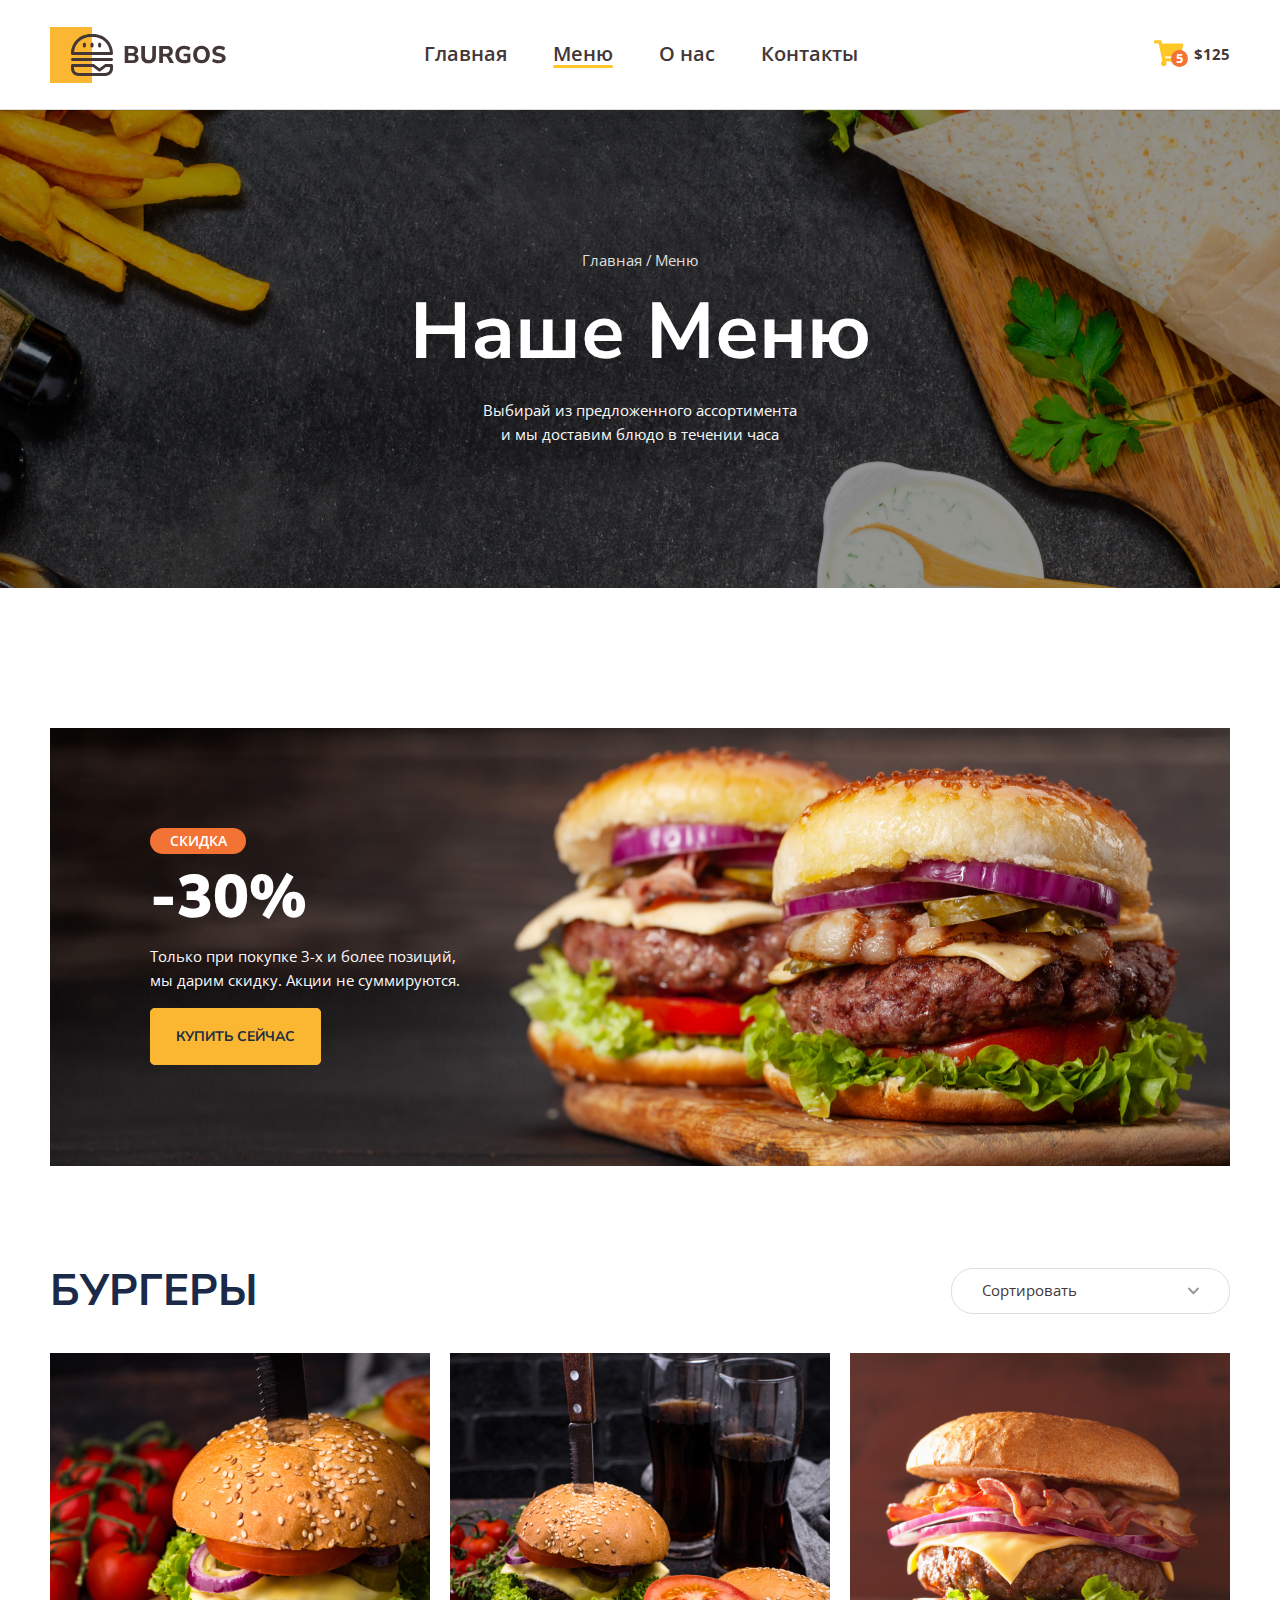
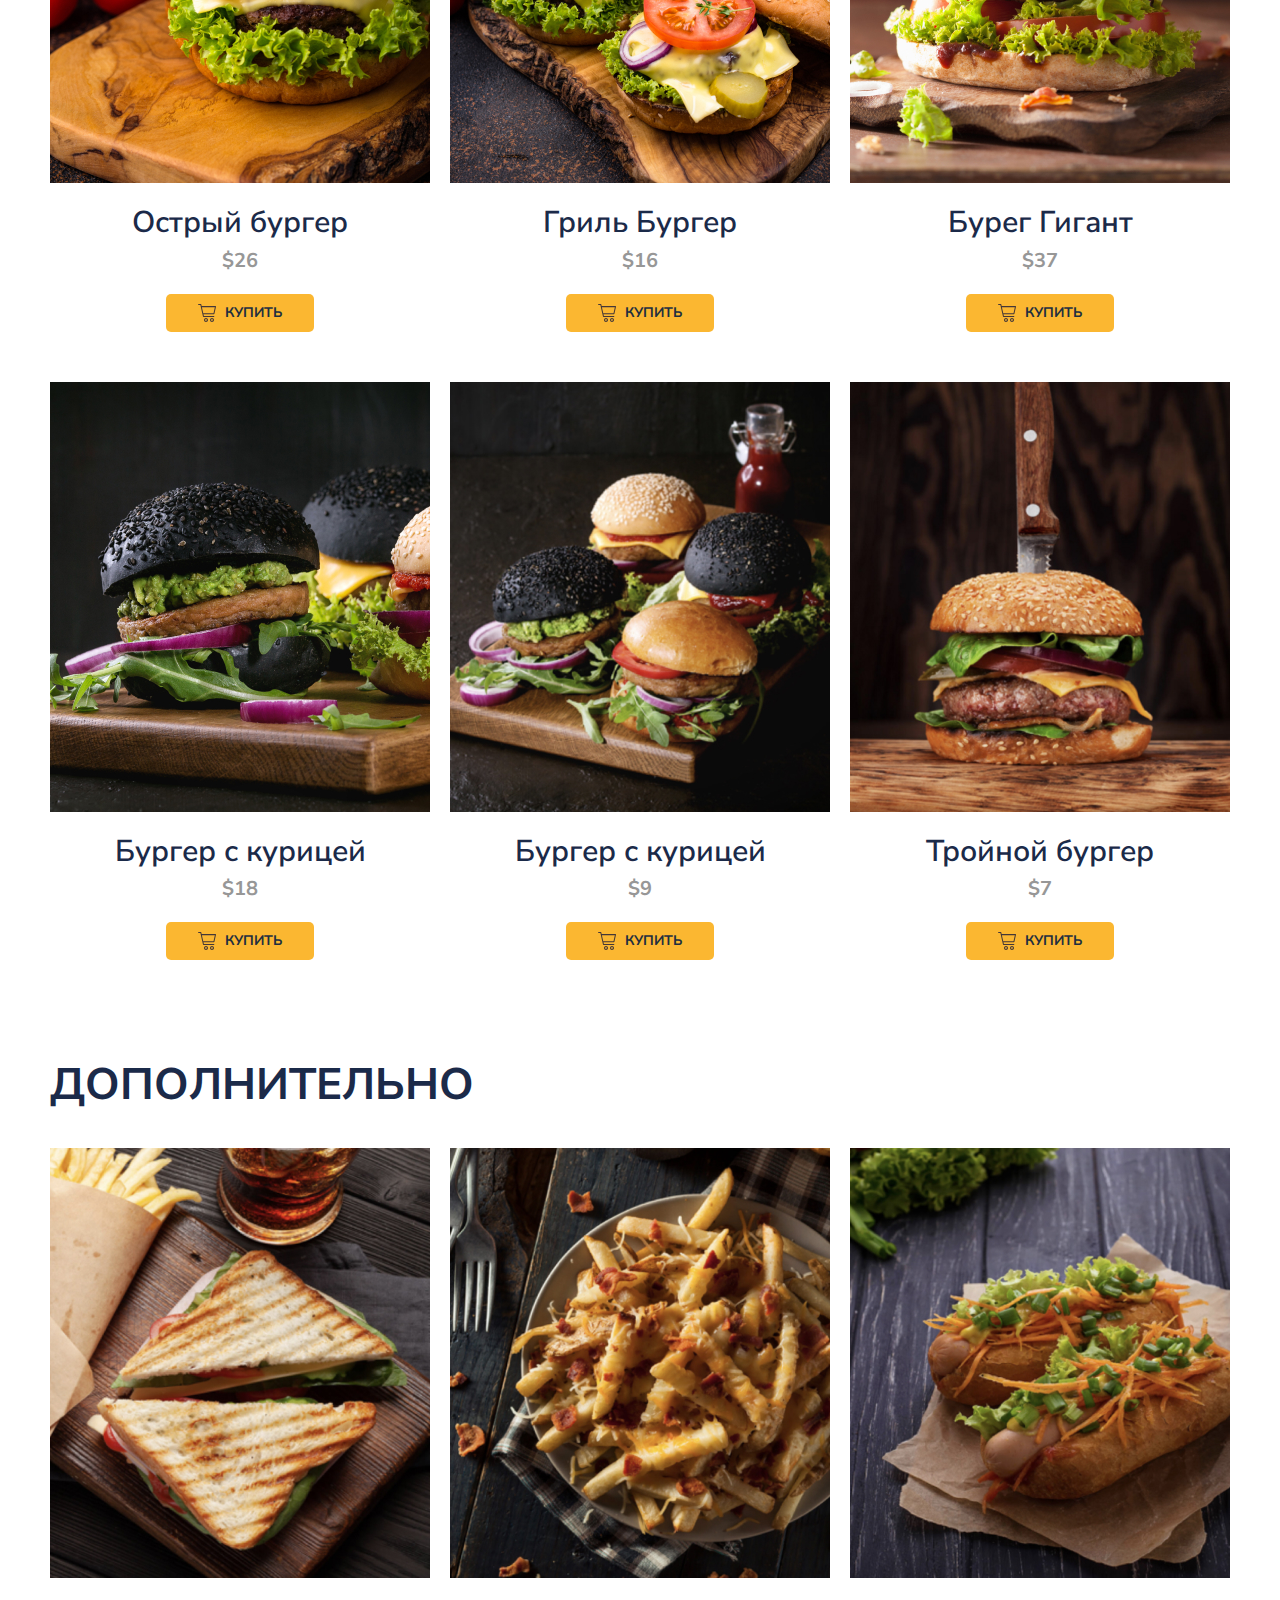
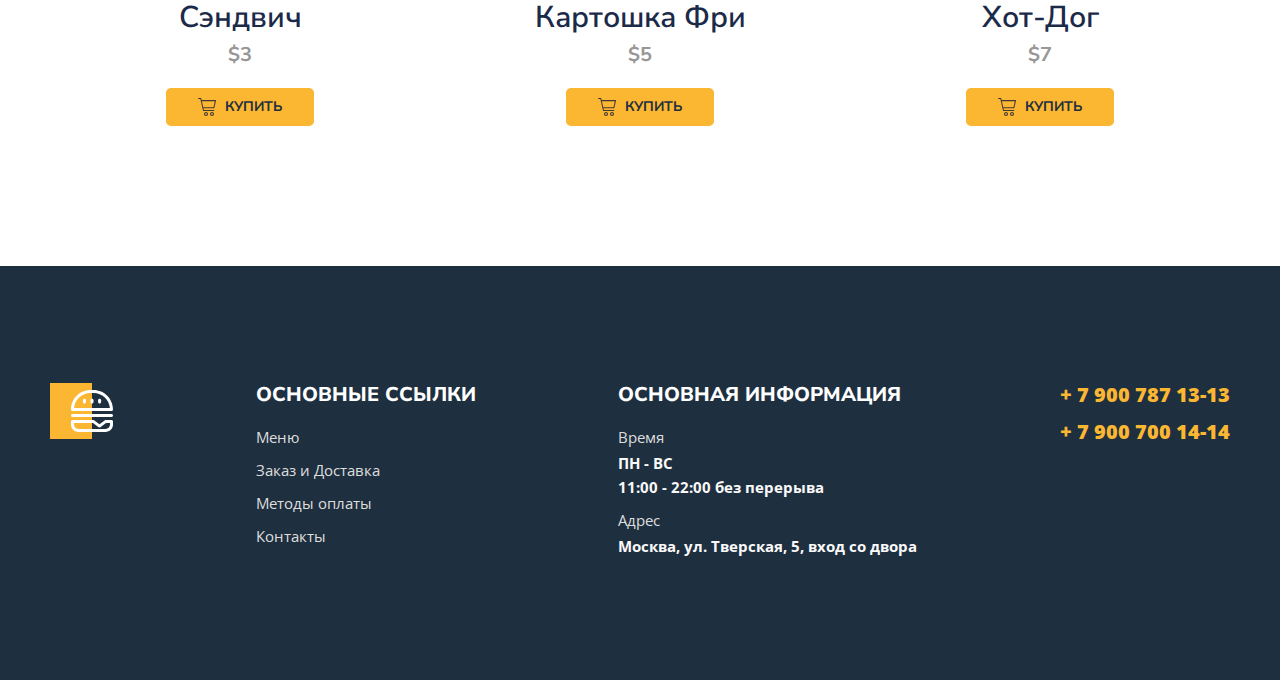
==== menu.html @ d1131980 "add link" ====
<!DOCTYPE html>
<html lang="ru">
<head>
    <meta charset="UTF-8">
    <meta http-equiv="X-UA-Compatible" content="IE=edge">
    <meta name="viewport" content="width=device-width, initial-scale=1.0">
    <title>Burger</title>
    <link rel="preconnect" href="https://fonts.googleapis.com">
    <link rel="preconnect" href="https://fonts.gstatic.com" crossorigin>
    <link href="https://fonts.googleapis.com/css2?family=Nunito+Sans:wght@600;700;800;900&family=Open+Sans:wght@400;600;700&display=swap" rel="stylesheet">
    <link rel="stylesheet" href="style/normalize.css">
    <link rel="stylesheet" href="style/main.css">
</head>
<body>
    <header>
        <div class="container">
            <div class="header">
                <div class="header-item">
                    <a href="index.html" class="header-logo"></a>
                    <nav>
                        <ul class="header-nav">
                            <li><a href="index.html">Главная</a></a></li>
                            <li><a href="#" class="active">Меню</a></li>
                            <li><a href="#">О нас</a></li>
                            <li><a href="#">Контакты</a></li>
                        </ul>
                    </nav>
                </div>
                <button type="button" class="button">
                    <span class="button-item">
                        <img src="images/cart.svg" alt="Корзина">
                        <span class="button-count">5</span>
                    </span>
                    <span class="button-text">$125</span>
                </button>
            </div>
        </div>
    </header>
    <div class="bg">
        <div class="container">
            <ul class="breadcrumbs">
                <li><a href="index.html">Главная</a></li>
                <li><a href="#">Меню</a></li>
            </ul>
            <h1 class="title">Наше Меню</h1>
            <p class="description">Выбирай из предложенного ассортимента и мы доставим блюдо в течении часа</p>
        </div>
    </div>
    <main>
        <div class="banner">
            <div class="container">
                <div class="banner-box">
                    <h2 class="banner-title">
                        <span>Скидка</span>
                        -30%
                    </h2>
                    <p class="banner-text">
                        Только при покупке 3-х и более позиций, мы дарим скидку. Акции не суммируются.
                    </p>
                    <a href="#menuBurger" class="banner-link">купить сейчас</a>
                </div>
            </div>
        </div>
        <section class="menu" id="menuBurger">
            <div class="container">
                <div class="menu-header">
                    <h2 class="menu-title">
                        Бургеры
                    </h2>
                    <select class="menu-select">
                        <option value="">Сортировать</option>
                        <option value="up">По возрастанию</option>
                        <option value="down">По убыванию</option>
                    </select>
                </div>
                <div class="menu-grid">
                    <div class="menu-grid-item">
                        <div class="menu-grid-cover">
                            <img src="images/menu/01.jpg" alt="Острый бургер">
                        </div>
                        <p class="menu-grid-title">Острый бургер</p>
                        <p class="menu-grid-price">$26</p>
                        <button type="button" class="menu-grid-btn">
                            <span class="menu-grid-icon"></span>
                            <span class="menu-grid-text">Купить</span>
                        </button>
                    </div>
                    <div class="menu-grid-item">
                        <div class="menu-grid-cover">
                            <img src="images/menu/02.jpg" alt="Гриль бургер">
                        </div>
                        <p class="menu-grid-title">Гриль Бургер</p>
                        <p class="menu-grid-price">$16</p>
                        <button type="button" class="menu-grid-btn">
                            <span class="menu-grid-icon"></span>
                            <span class="menu-grid-text">Купить</span>
                        </button>
                    </div>
                    <div class="menu-grid-item">
                        <div class="menu-grid-cover">
                            <img src="images/menu/03.jpg" alt="Бурег Гигант">
                        </div>
                        <p class="menu-grid-title">Бурег Гигант</p>
                        <p class="menu-grid-price">$37</p>
                        <button type="button" class="menu-grid-btn">
                            <span class="menu-grid-icon"></span>
                            <span class="menu-grid-text">Купить</span>
                        </button>
                    </div>
                    <div class="menu-grid-item">
                        <div class="menu-grid-cover">
                            <img src="images/menu/04.jpg" alt="Бургер с курицей">
                        </div>
                        <p class="menu-grid-title">Бургер с курицей</p>
                        <p class="menu-grid-price">$18</p>
                        <button type="button" class="menu-grid-btn">
                            <span class="menu-grid-icon"></span>
                            <span class="menu-grid-text">Купить</span>
                        </button>
                    </div>
                    <div class="menu-grid-item">
                        <div class="menu-grid-cover">
                            <img src="images/menu/05.jpg" alt="Бургер с курицей">
                        </div>
                        <p class="menu-grid-title">Бургер с курицей</p>
                        <p class="menu-grid-price">$9</p>
                        <button type="button" class="menu-grid-btn">
                            <span class="menu-grid-icon"></span>
                            <span class="menu-grid-text">Купить</span>
                        </button>
                    </div>
                    <div class="menu-grid-item">
                        <div class="menu-grid-cover">
                            <img src="images/menu/06.jpg" alt="Тройной бургер">
                        </div>
                        <p class="menu-grid-title">Тройной бургер</p>
                        <p class="menu-grid-price">$7</p>
                        <button type="button" class="menu-grid-btn">
                            <span class="menu-grid-icon"></span>
                            <span class="menu-grid-text">Купить</span>
                        </button>
                    </div>
                </div>
                <div class="menu-header">
                    <h2 class="menu-title">
                        Дополнительно
                    </h2>
                </div>
                <div class="menu-grid">
                    <div class="menu-grid-item">
                        <div class="menu-grid-cover">
                            <img src="images/additionally/01.jpg" alt="Сэндвич">
                        </div>
                        <p class="menu-grid-title">Сэндвич</p>
                        <p class="menu-grid-price">$3</p>
                        <button type="button" class="menu-grid-btn">
                            <span class="menu-grid-icon"></span>
                            <span class="menu-grid-text">Купить</span>
                        </button>
                    </div>
                    <div class="menu-grid-item">
                        <div class="menu-grid-cover">
                            <img src="images/additionally/02.jpg" alt="Картошка Фри">
                        </div>
                        <p class="menu-grid-title">Картошка Фри</p>
                        <p class="menu-grid-price">$5</p>
                        <button type="button" class="menu-grid-btn">
                            <span class="menu-grid-icon"></span>
                            <span class="menu-grid-text">Купить</span>
                        </button>
                    </div>
                    <div class="menu-grid-item">
                        <div class="menu-grid-cover">
                            <img src="images/additionally/03.jpg" alt="Хот-Дог">
                        </div>
                        <p class="menu-grid-title">Хот-Дог</p>
                        <p class="menu-grid-price">$7</p>
                        <button type="button" class="menu-grid-btn">
                            <span class="menu-grid-icon"></span>
                            <span class="menu-grid-text">Купить</span>
                        </button>
                    </div>
            </div>
        </section>
    </main>
    <footer class="footer">
        <div class="container">
            <div class="footer-box">
                <div class="footer-item">
                    <img class="footer-logo" src="images/logo-footer.svg" alt="">
                </div>
                <div class="footer-item">
                    <h2>основные ссылки</h2>
                    <ul class="footer-list">
                        <li><a href="menu.html">Меню</a></li>
                        <li><a href="#">Заказ и Доставка</a></li>
                        <li><a href="#">Методы оплаты</a></li>
                        <li><a href="#">Контакты</a></li>
                    </ul>
                </div>
                <div class="footer-item">
                    <h2>основная информация</h2>
                    <ul class="footer-list">
                        <li>
                            <span>Время</span>
                            ПН - ВС<br>
                            11:00 - 22:00 без перерыва
                        </li>
                        <li>
                            <span>Адрес</span>
                            Москва, ул. Тверская, 5, вход со двора
                        </li>
                    </ul>
                </div>
                <div class="footer-tel">
                    <ul class="footer-list footer-list-tel">
                        <li>
                            <a href="tel:+79007871313">+ 7 900 787 13-13</a>
                        </li>
                        <li>
                            <a href="tel:+79007001414">+ 7 900 700 14-14</a>
                        </li>
                    </ul>
                </div>
            </div>
        </div>
    </footer>
</body>
</html>
---- style/main.css ----
body{
    font-family: 'Nunito Sans', sans-serif;
}
.container{
    max-width: 1180px;
    margin: 0 auto;
    padding-left: 15px;
    padding-right: 15px;
}
header{
    border-bottom: 1px solid #DEDEDE;
}
.header {
    font-family: 'Open Sans', sans-serif;
    display: flex;
    align-items: center;
    justify-content: space-between;
    padding-top: 26px;
    padding-bottom: 25px;
}
.header-item{
    display: flex;
    align-items: center;
    justify-content: space-between;
    flex-basis: 68.5%;
}
.header-logo {
    display: block;
    background-image: url(../images/logo.svg);
    width: 176px;
    height: 56px;
    background-repeat: no-repeat;
    background-size: cover;
}
.header-nav {
    list-style-type: none;
    display: flex;
    padding-left: 0;
    gap: 46px;
}
.header-nav a {
    font-weight: 600;
    font-size: 20px;
    color: #443737;
    text-decoration: none;
}
.header-nav a:hover {
    color: #FFC725;
}
.header-nav a::after {
    content: '';
    width: 100%;
    height: 3px;
    border-radius: 1.5px;
    background: transparent;
    display: block;
}
.header-nav a.active::after {
    background: #FFC725;
}
.button{
    display: flex;
    align-items: center;
    background-color: transparent;
    border: none;
    padding: 0;
    gap: 10px;
    cursor: pointer;
}
.button-item{
    position: relative;
}
.button-count{
    font-weight: 700;
    font-size: 13px;
    color: #ffff;
    background: #F37335;
    border-radius: 100%;
    position: absolute;
    width: 17px;
    height: 17px;
    text-align: center;
    line-height: 1.3;
    bottom: 3px;
    right: -4px;
}
.button-text{
    color: #443737;
    font-weight: 700;
    font-size: 15px;
}
.bg{
    text-align: center;
    color: #ffff;
    background-image: url(../images/bg.jpg);
    background-size: cover;
    background-position: center center;
    padding: 142px 0;
    margin-bottom: 140px;
}
.breadcrumbs{
    padding-left: 0;
    margin-top: 0;
    list-style-type: none;
    display: flex;
    justify-content: center;
    gap: 7px;
}
.breadcrumbs a{
    color: #DEDEDE;
    font-size: 15px;
    font-family: 'Open Sans', sans-serif;
    text-decoration: none;
}
.breadcrumbs a:hover{
    color: #FFC725;
}
.breadcrumbs a:hover::before{
    color: #DEDEDE;
}
.breadcrumbs a::before{
    content: '/';
    position: relative;
    left: -3px;
    pointer-events: none;
}
.breadcrumbs li:first-child a::before{
    display: none;
}
.title{
    font-weight: 700;
    font-size: 79px;
    margin-top: 17px;
    margin-bottom: 20px;
}
.description{
    font-family: 'Open Sans', sans-serif;
    font-size: 15px;
    line-height: 1.6;
    color: #FAF9F9;
    max-width: 320px;
    margin: 0 auto;
}
.banner-box{
    background-image: url(../images/banner.jpg);
    padding: 100px  100px 120px;
    background-size: cover;
    background-position: 0 center;
    background-repeat: no-repeat;
    margin-bottom: 80px;
}
.banner-title{
    font-weight: 900;
    font-size: 60px;
    color: #ffff;
    margin-top: 0;
    margin-bottom: 12px;
}
.banner-title span{
    font-family: 'Open Sans', sans-serif;
    font-weight: 600;
    font-size: 14px;
    text-transform: uppercase;
    max-width: 96px;
    text-align: center;
    background-color: #F37335;
    border-radius: 14px;
    padding: 5px 0;
    display: block;
    margin-bottom: 9px;
}
.banner-text{
    font-family: 'Open Sans', sans-serif;
    font-size: 15px;
    line-height: 1.6;
    color: #FAF9F9;
    max-width: 312px;
    margin-top: 0;
    margin-bottom: 35px;
}
.banner-link{
    font-weight: 700;
    font-size: 14px;
    text-decoration: none;
    text-transform: uppercase;
    color: #1E2F40;
    padding: 18px 25px;
    background-color: #FBB731;
    border-radius: 5px;
    border: 1px solid #FBB731;
}
.banner-link:hover{
    background-color: transparent;
    color: #FBB731;
}
.menu{
    padding-top: 20px;
}
.menu-header{
    display: flex;
    align-items: center;
    justify-content: space-between;
    padding-bottom: 37px;
}
/*.menu-grid-item{
    margin-bottom: 50px;
}*/
.menu-title{
    font-size: 44px;
    font-weight: 700;
    text-transform: uppercase;
    color: #1B2A49;
    margin: 0;
}
.menu-select{
    font-family: 'Open Sans', sans-serif;
    background: #FFFFFF;
    border: 1px solid #DEDEDE;
    padding: 13px 30px;
    border-radius: 22px;
    color: #443737;
    font-size: 15px;
    appearance: none;
    flex-basis: 279px;
    background-image: url(../images/arrow.svg);
    background-size: 12.79px 7.75px;
    background-repeat: no-repeat;
    background-position: 89% center;
}
.menu-grid{
    display: grid;
    grid-template-columns: repeat(3, 1fr);
    text-align: center;
    gap: 50px 20px;
    margin-bottom: 100px;
}
.menu-grid-cover{
    width: 100%;
    height: 430px;
    position: relative;
    overflow: hidden;
    margin-bottom: 23px;
}
.menu-grid-cover images{
    position: absolute;
    left: 50%;
    top: 50%;
    transform: translate(-50%, -50%);
    object-fit: cover;
    width: 100%;
    height: 430px;
}
.menu-grid-title{
    font-size: 30px;
    font-weight: 600;
    color: #1B2A49;
    margin: 0;
}
.menu-grid-price{
    font-size: 20px;
    font-weight: 700;
    color: #979797;
    margin-top: 8px;
    margin-bottom: 22px;
}
.menu-grid-btn {
    background-color: #FBB731;
    border-radius: 5px;
    padding: 10px 32px;
    border: none;
    display: flex;
    align-items: center;
    justify-content: center;
    margin: 0 auto;
    gap: 9px;
}
.menu-grid-btn:hover{
    background: #F37335;
    cursor: pointer;
}
.menu-grid-icon {
    background-image: url(../images/cart-menu.svg);
    background-size: 18px 18px;
    background-repeat: no-repeat;
    display: block;
    width: 18px;
    height: 18px;
}
.menu-grid-text{
    font-size: 14px;
    font-weight: 700;
    color: #1E2F40;
    text-transform: uppercase;
}
.footer{
    background: #1E2F40;
    color: #fff;
    padding-top: 117px;
    padding-bottom: 106px;
    margin-top: 140px;
}
.footer-box{
    display: flex;
    justify-content: space-between;
}
.footer-logo{
    width: 63px;
    height: 56px;
}
.footer-item {
    flex: 0 0 auto;
}
.footer-item h2{
    font-size: 20px;
    font-weight: 800;
    text-transform: uppercase;
    margin-bottom: 19px;
    margin-top: 0;
}
.footer-list li{
    margin-bottom: 9px;
    font-family: 'Open Sans', sans-serif;
    font-size: 15px;
    color: #FAF9F9;
    font-weight: 700;
    line-height: 24px;
}
.footer-list a{
    color: #DEDEDE;
    text-decoration: none;
    font-weight: 400;
}
.footer-list a:hover{
    color: #FBB731;
    cursor: pointer;
}
.footer-item span{
    color: #DEDEDE;
    display: block;
    font-weight: 400;
    margin-bottom: 2px;
}
.footer-list-tel{
    margin-top: 0;
}
.footer-list-tel li{
    margin-bottom: 12px;
}
.footer-list-tel a{
    font-size: 20px;
    color: #FBB731;
    font-weight: 900;
}
.footer-list-tel a:hover{
    color: #FFFFFF;
    cursor: pointer;
}
.footer-list{
    padding-left: 0;
    list-style-type: none;
}

/* style index */
.main{
    background: linear-gradient(180deg, #0C4C7B -100%, #1E2F40 100%);
}
.wrapper{
    max-width: 1180px;
    margin: 0 auto;
    display: flex;
    justify-content: space-between;
}
.content{
    color: #FAF9F9;
    flex: 0 0 580px;
    padding-top: 170px;
    padding-bottom: 170px;
}
.content-title {
    font-size: 120px;
    font-weight: 800;
    text-transform: uppercase;
    line-height: 120px;
    margin-bottom: 40px;
    margin-top: 0;
    margin-bottom: 0;
}
.content-title  span{
    color: #FBB731;
    font-size: 30px;
    font-weight: 700;
    line-height: 38px;
    display: block;
    margin-bottom: 10px;
}
.content-text {
    font-family: 'Open Sans', sans-serif;
    font-size: 19px;
    line-height: 1.4;
    margin-bottom: 42px;
}
.content-link,
.promo a {
    color: #1E2F40;
    background-color: #FBB731;
    border-radius: 5px;
    text-decoration: none;
    padding: 20px 45px;
    display: inline-block;
    text-transform: uppercase;
    font-size: 14px;
    font-weight: 700;
}
.visual{
    flex-grow: 1;
    display: flex;
    justify-content: flex-end;
    position: relative;
}
.visual-bg{
    width: 432px;
    height: 100%;
    background: linear-gradient(2.42deg, #F37335 -19.6%, #FBB731 100.79%, #FDC830 100.79%);
}
.main img{
    width: 829px;
    position: absolute;
    right: -168px;
}
.promo{
    padding-top: 186px;
    padding-bottom: 46px;
}
.promo-left,
.promo-right{
    flex: 0 0 49%;
    color: #fff;
    box-sizing: border-box;
    background-repeat: no-repeat;
    background-size: cover;
    background-position: center;
}
.promo-left{
    background-image: url(../images/promo-left.png);
    padding: 116px 50px;
}
.promo-right{
    background-image: url(../images/promo-right.png);
    padding: 102px 50px;
}
.sale{
    font-size: 14px;
    font-weight: 900;
    background: #F37335;
    padding: 5px 19px;
    border-radius: 14px;
    display: inline-block;
    text-transform: uppercase;
    margin-bottom: 3px;
    margin-top: 0;
}
.cost{
    font-size: 60px;
    font-weight: 900;
    margin-bottom: 8px;
    margin-top: 0;
}
.promo-description{
    color:  #FAF9F9;
    font-family: 'Open Sans', sans-serif;
    font-size: 15px;
    line-height: 24px;
    margin-bottom: 0;
}
.promo-left .promo-description{
    max-width: 392px;
}
.promo-right .promo-description{
    max-width: 300px;
    margin-bottom: 20px;
}
.free{
    font-size: 44px;
    font-weight: 700;
    margin-bottom: 10px;
    margin-top: 0;
}
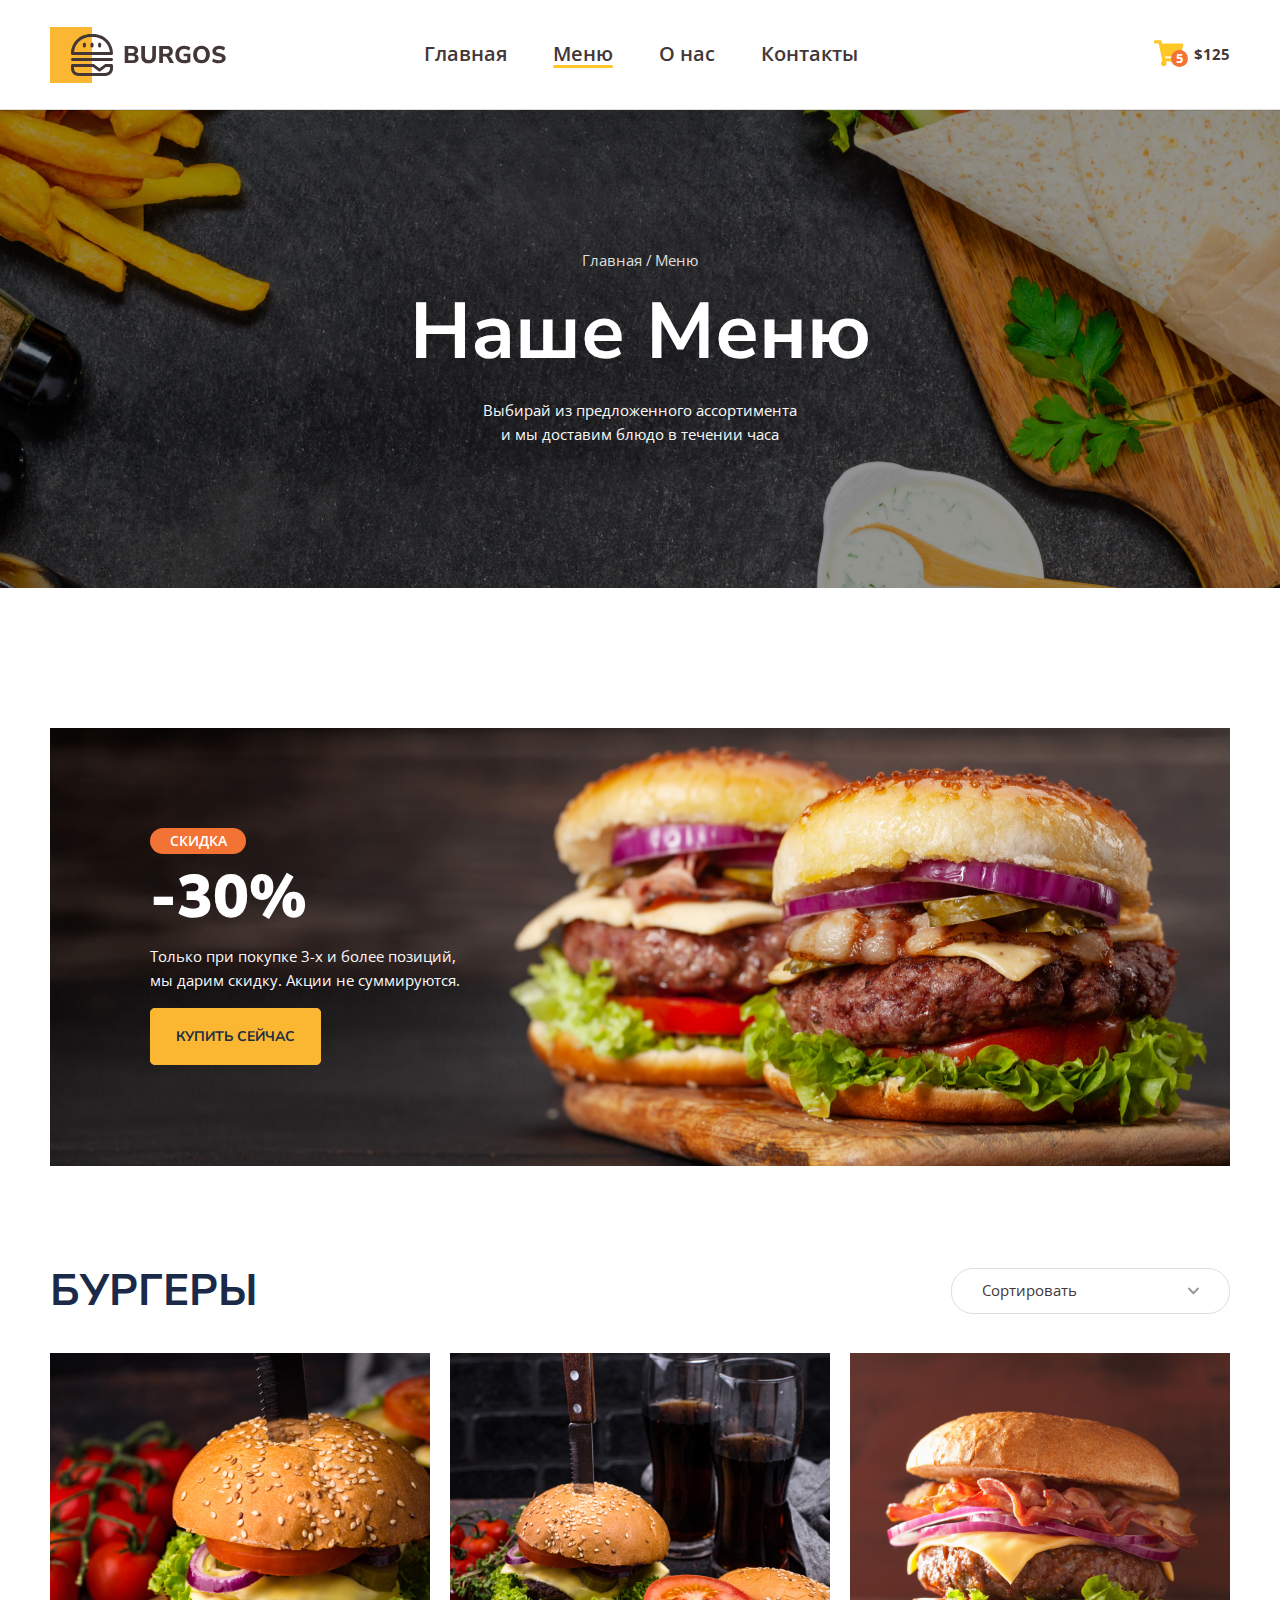
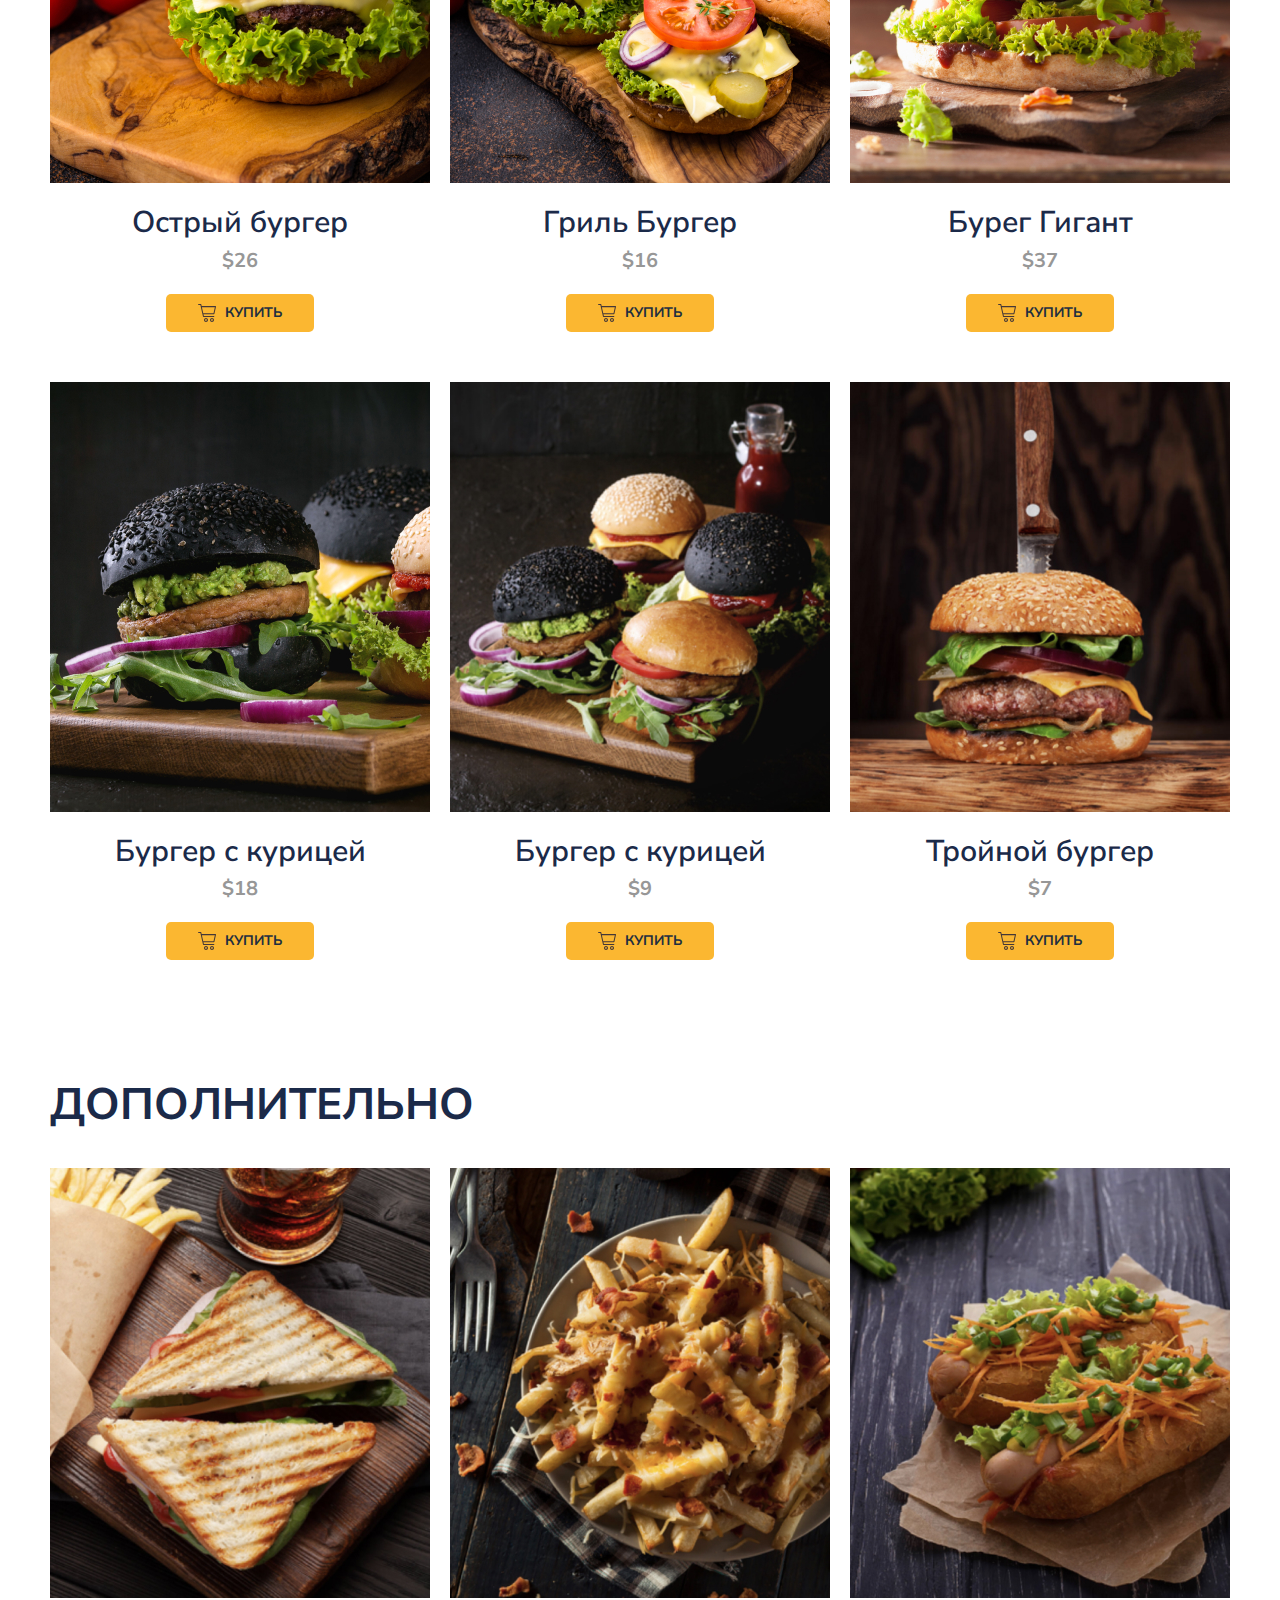
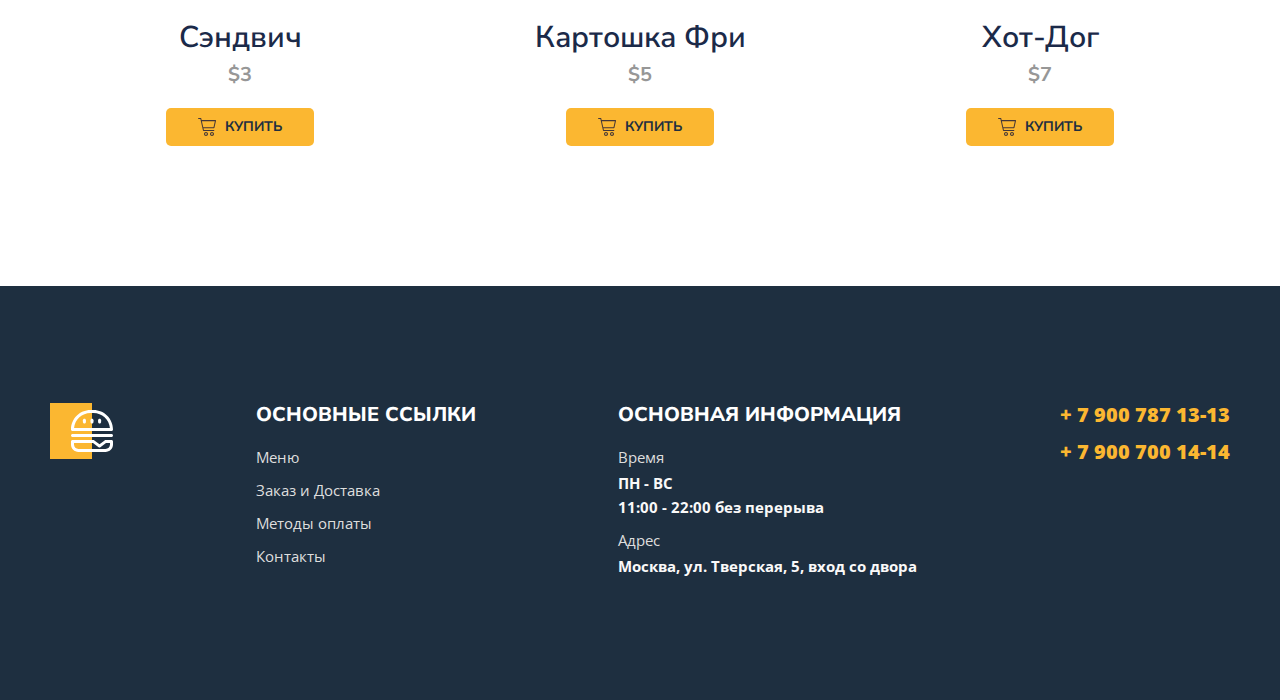
==== commit c8b4906e: "add adaptive" ====
--- a/menu.html
+++ b/menu.html
@@ -5,6 +5,7 @@
     <meta http-equiv="X-UA-Compatible" content="IE=edge">
     <meta name="viewport" content="width=device-width, initial-scale=1.0">
     <title>Burger</title>
+    <link rel="icon" href="images/Icon.svg">
     <link rel="preconnect" href="https://fonts.googleapis.com">
     <link rel="preconnect" href="https://fonts.gstatic.com" crossorigin>
     <link href="https://fonts.googleapis.com/css2?family=Nunito+Sans:wght@600;700;800;900&family=Open+Sans:wght@400;600;700&display=swap" rel="stylesheet">
@@ -12,9 +13,12 @@
     <link rel="stylesheet" href="style/main.css">
 </head>
 <body>
-    <header>
+    <header id="headerTop">
         <div class="container">
             <div class="header">
+                <div class="header-burger">
+                    <button class="burger" onclick="openModal()"></button>
+                </div>
                 <div class="header-item">
                     <a href="index.html" class="header-logo"></a>
                     <nav>
@@ -141,6 +145,9 @@
                         </button>
                     </div>
                 </div>
+        </section>
+        <section class="menu menu-other">
+            <div class="container">
                 <div class="menu-header">
                     <h2 class="menu-title">
                         Дополнительно
@@ -180,6 +187,7 @@
                             <span class="menu-grid-text">Купить</span>
                         </button>
                     </div>
+                </div>
             </div>
         </section>
     </main>
@@ -197,6 +205,14 @@
                         <li><a href="#">Методы оплаты</a></li>
                         <li><a href="#">Контакты</a></li>
                     </ul>
+                    <ul class="footer-list footer-list-tel">
+                        <li>
+                            <a href="tel:+79007871313">+ 7 900 787 13-13</a>
+                        </li>
+                        <li>
+                            <a href="tel:+79007001414">+ 7 900 700 14-14</a>
+                        </li>
+                    </ul>
                 </div>
                 <div class="footer-item">
                     <h2>основная информация</h2>
@@ -225,5 +241,71 @@
             </div>
         </div>
     </footer>
+    <a href="#headerTop" class="button-up hidden" id="btnUp">Наверх</a>
+    <div class="modal" id="modal">
+        <ul class="header-nav">
+            <li><a href="index.html">Главная</a></a></li>
+            <li><a href="#" class="active">Меню</a></li>
+            <li><a href="#">О нас</a></li>
+            <li><a href="#">Контакты</a></li>
+        </ul>
+        <button class="burger-close" onclick="closeModal()"></button>
+    </div>
+    <Script>
+        // Smooth Scroll
+      
+       const links = document.querySelectorAll(".banner-link");
+
+        for (const link of links) {
+            link.addEventListener("click", clickHandler);
+        }
+
+        function clickHandler(e) {
+            e.preventDefault();
+            const href = this.getAttribute("href");
+
+            document.querySelector(href).scrollIntoView({
+                behavior: "smooth"
+            });
+        }
+        
+        // Button Up
+
+       window.onscroll = function(){scrollFunction()};
+
+        const upbuttons = document.querySelectorAll(".button-up");
+
+        for (const upbutton of upbuttons) {
+            upbutton.addEventListener("click", clickHandler);
+        }
+
+        function clickHandler(e) {
+            e.preventDefault();
+            const href = this.getAttribute("href");
+
+            document.querySelector(href).scrollIntoView({
+                behavior: "smooth"
+            });
+        }
+
+        function scrollFunction(){
+            if ( document.body.scrollTop > 1000 || document.documentElement.scrollTop > 1000){
+                document.getElementById('btnUp').className = 'button-up visible';
+            } else {
+                document.getElementById('btnUp').className = 'button-up hidden';
+            }
+        }
+
+          // Menu
+
+       function openModal() {
+           document.getElementById("modal").style.top = "0px";
+       }
+
+       function closeModal() {
+           document.getElementById("modal").style.top = "-400px";
+       }
+
+    </Script>
 </body>
 </html>--- a/style/main.css
+++ b/style/main.css
@@ -31,12 +31,14 @@
     height: 56px;
     background-repeat: no-repeat;
     background-size: cover;
+    transition: 0.3s;
 }
 .header-nav {
     list-style-type: none;
     display: flex;
     padding-left: 0;
     gap: 46px;
+    transition: 0.3s;
 }
 .header-nav a {
     font-weight: 600;
@@ -188,6 +190,7 @@
     background-color: #FBB731;
     border-radius: 5px;
     border: 1px solid #FBB731;
+    transition: 0.3s;
 }
 .banner-link:hover{
     background-color: transparent;
@@ -202,9 +205,6 @@
     justify-content: space-between;
     padding-bottom: 37px;
 }
-/*.menu-grid-item{
-    margin-bottom: 50px;
-}*/
 .menu-title{
     font-size: 44px;
     font-weight: 700;
@@ -329,6 +329,7 @@
     color: #DEDEDE;
     text-decoration: none;
     font-weight: 400;
+    transition: 0.3s;
 }
 .footer-list a:hover{
     color: #FBB731;
@@ -358,6 +359,29 @@
 .footer-list{
     padding-left: 0;
     list-style-type: none;
+}
+.button-up{
+    background-color: #FBB731;
+    font-weight: 700;
+    font-size: 14px;
+    text-transform: uppercase;
+    color: #1E2F40;
+    text-decoration: none;
+    padding: 5px 20px;
+    position: fixed;
+    bottom: 20px;
+    right: 20px;
+    border-radius: 5px;
+    transition: 1s;
+}
+.button-up:hover{
+    background-color: #F37335;
+}
+.button-up.hidden{
+    opacity: 0;
+}
+.button-up.visible{
+    opacity: 1;
 }
 
 /* style index */
@@ -484,4 +508,157 @@
     font-weight: 700;
     margin-bottom: 10px;
     margin-top: 0;
+}
+
+/* Modal */
+
+.burger{
+    width: 34px;
+    height: 22px;
+    background-image: url(../images/burger.svg);
+    background-repeat: no-repeat;
+    background-size: contain;
+    background-color: transparent;
+    border: none;
+    cursor: pointer;
+}
+.modal{
+    background-color: #FFF8DC;
+    max-width: 500px;
+    text-align: center;
+    position: absolute;
+    top: -400px;
+    left: 0;
+    right: 0;
+    margin: 20px auto 0;
+    padding: 40 px 30 px;
+    box-sizing: border-box;
+    transition: .5s;
+}
+.modal .header-nav{
+    flex-direction: column;
+    align-items: center;
+    gap: 23px;
+    margin: 0;
+}
+.burger-close{
+    width: 22px;
+    height: 22px;
+    background-image: url(../images/close.svg);
+    background-color: transparent;
+    background-size: contain;
+    background-repeat: no-repeat;
+    border: none;
+    position: absolute;
+    top: 20px;
+    right: 20px;
+    cursor: pointer;
+}
+
+/* Responsive */
+
+@media(min-width: 1001px){
+    .footer-list + .footer-list-tel{
+        display: none;
+    }
+}
+
+@media(min-width: 766px){
+    .header-burger{
+        display: none;
+    }
+}
+
+@media (max-width: 1000px){
+    .container{
+        max-width: 738px;
+    }
+    .header-logo{
+        width: 150px;
+        height: 48px;
+        background-size: contain;
+    }
+    .header-nav{
+        gap: 22px;
+    }
+    .header-item{
+        flex-basis: 75.5%;
+    }
+    .bg{
+        margin-bottom: 72px;
+    }
+    .banner-box{
+        background-position: -80px center;
+        padding: 100px 40px 120px;
+    }
+    .menu{
+        overflow: hidden;
+        height: 558px;
+    }
+    .menu-grid{
+        grid-template-columns: repeat(2, 1fr);
+        gap: 50px 15px;
+    }
+    .menu-other .menu-grid{
+        display: flex;
+        width: auto;
+        overflow-x: scroll;
+        overflow-y: hidden;
+        padding-bottom: 50px;
+    }
+    .menu-other .menu-grid-item{
+        flex: 0 0 281px;
+    }
+    .menu-other .menu-grid-cover,
+    .menu-other .menu-grid-cover img{
+        height: 320px;
+    }
+    .footer-tel{
+        display: none;
+    }
+    .footer-list + .footer-list-tel{
+        display: block;
+    }
+}
+
+@media(max-width: 765px){
+    nav{
+        display: none;
+    }
+    .header{
+        gap: 21px;
+    }
+}
+
+@media(max-width: 567px){
+    .breadcrumbs a{
+        font-size: 14px;
+    }
+    .title{
+        font-size: 38px;
+    }
+    .description{
+        font-size: 12px;
+    }
+    .bg{
+        padding: 55px 0;
+    }
+    .banner-box{
+        background-position: 17% center;
+        padding: 35px 24px 54px;
+    }
+}
+
+@media(max-width: 360px){
+    .header-logo{
+        width: 116px;
+        height: 37px;
+        background-size: contain;
+    }
+}
+
+@media(max-width: 320px){
+    .banner-box{
+        background-position: 25% center;
+    }
 }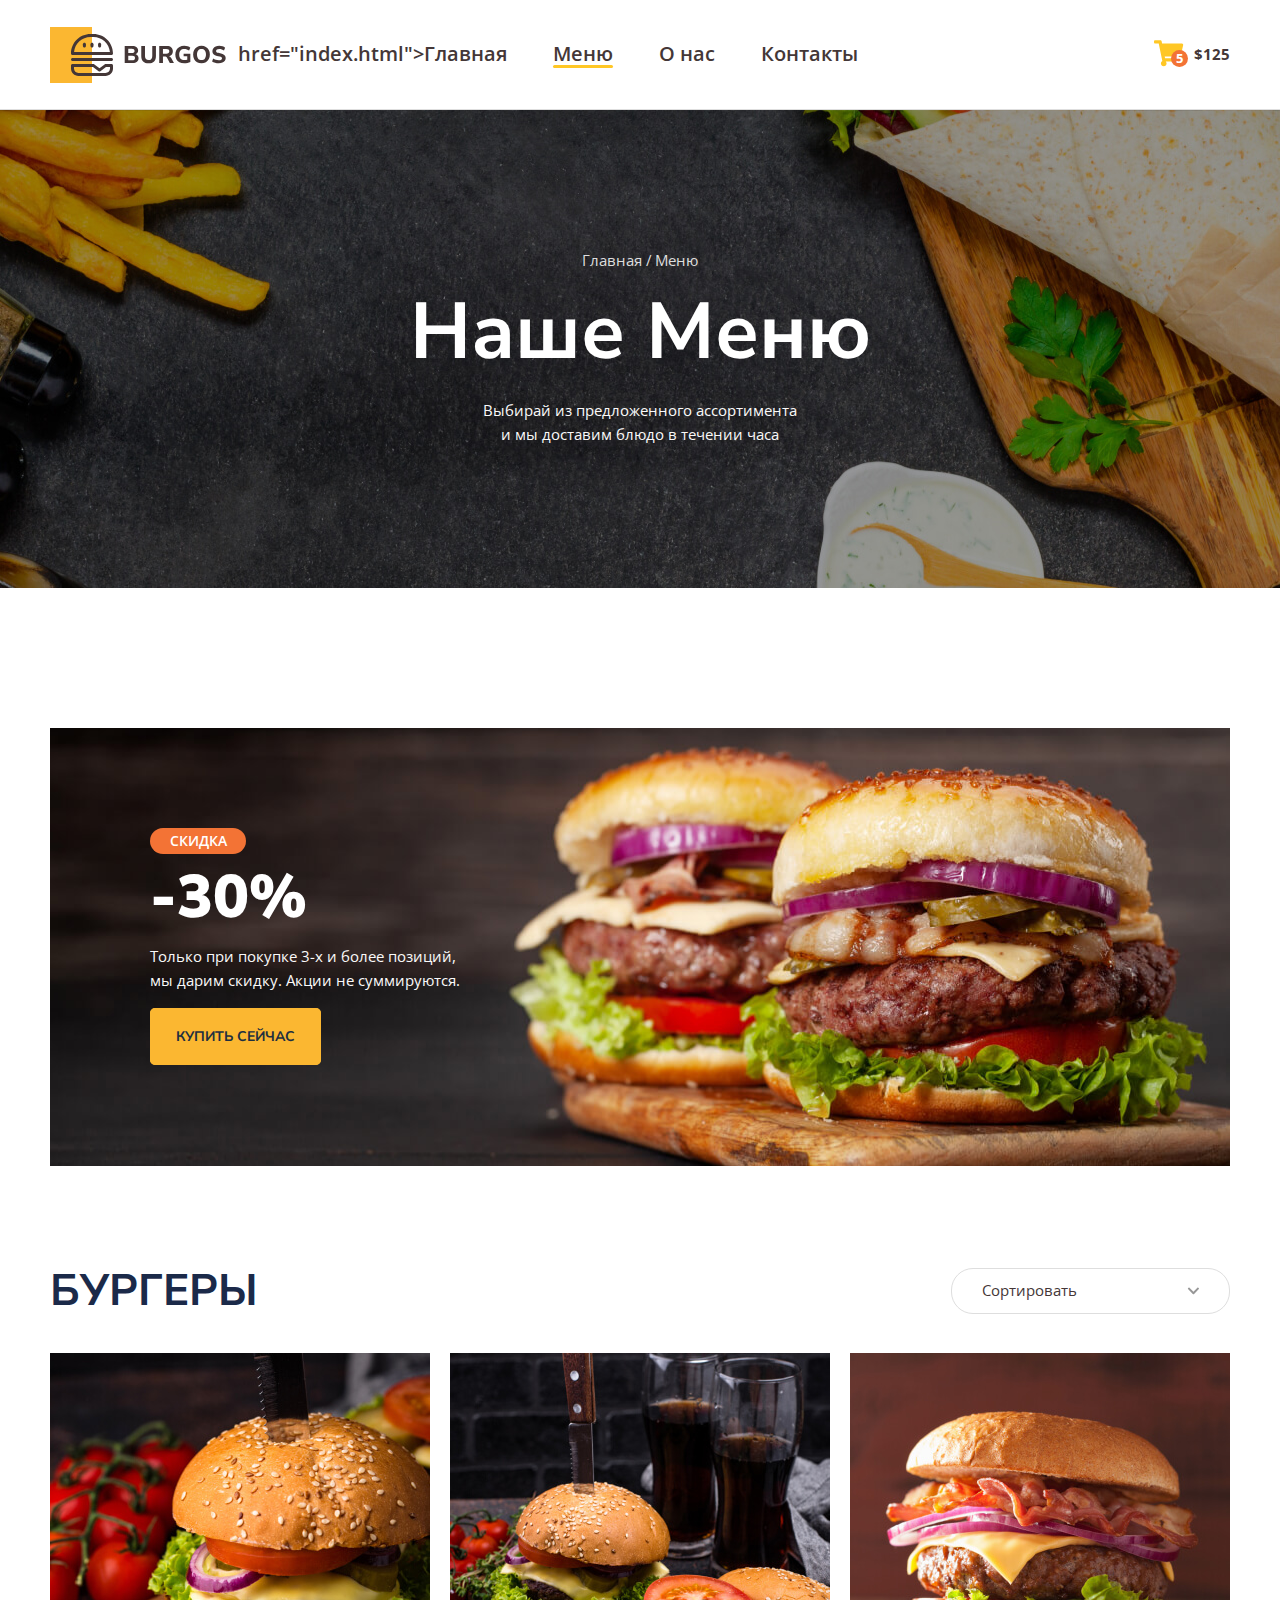
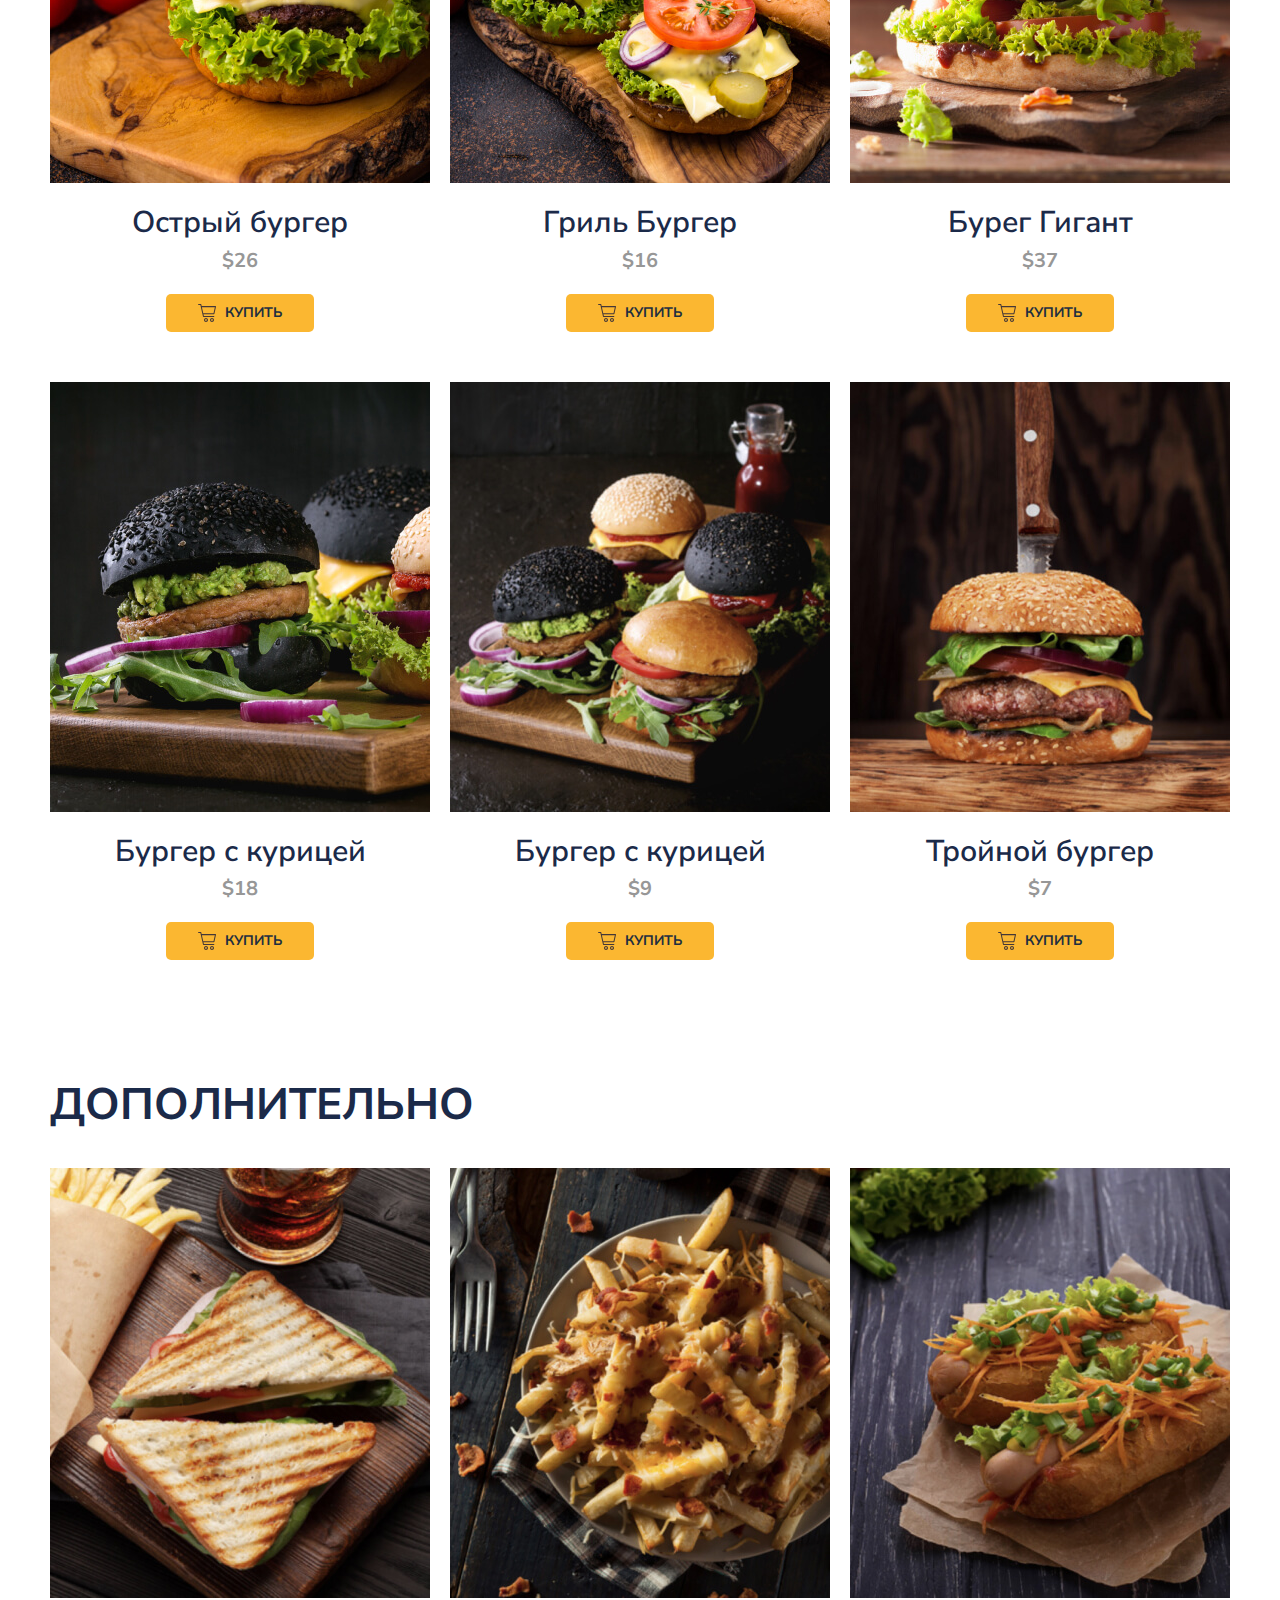
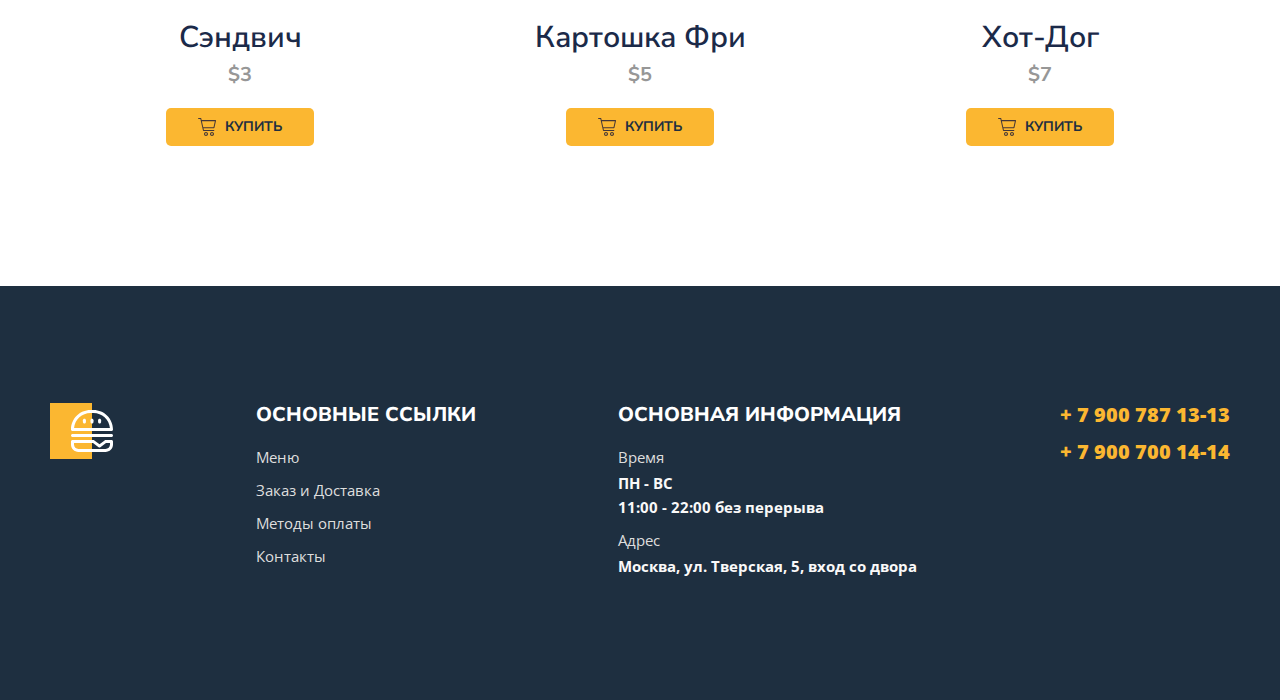
==== commit 162a250b: "change files" ====
--- a/menu.html
+++ b/menu.html
@@ -5,12 +5,20 @@
     <meta http-equiv="X-UA-Compatible" content="IE=edge">
     <meta name="viewport" content="width=device-width, initial-scale=1.0">
     <title>Burger</title>
-    <link rel="icon" href="images/Icon.svg">
     <link rel="preconnect" href="https://fonts.googleapis.com">
     <link rel="preconnect" href="https://fonts.gstatic.com" crossorigin>
     <link href="https://fonts.googleapis.com/css2?family=Nunito+Sans:wght@600;700;800;900&family=Open+Sans:wght@400;600;700&display=swap" rel="stylesheet">
     <link rel="stylesheet" href="style/normalize.css">
     <link rel="stylesheet" href="style/main.css">
+    <link rel="apple-touch-icon" sizes="192x192" href="images/favicon/android-chrome-192x192.png">
+    <link rel="icon" type="image/png" sizes="512x512" href="images/favicon/android-chrome-512x512.png">
+    <link rel="icon" sizes="16x16" href="images/favicon/favicon.ico">
+    <link rel="apple-touch-icon" sizes="180x180" href="images/favicon/apple-touch-icon.png">
+    <link rel="icon" type="image/png" sizes="32x32" href="images/favicon/favicon-32x32.png">
+    <link rel="icon" type="image/png" sizes="16x16" href="images/favicon/favicon-16x16.png">
+    <link rel="mask-icon" href="images/favicon/safari-pinned-tab.svg" color="#5bbad5">
+    <meta name="msapplication-TileColor" content="#da532c">
+    <meta name="theme-color" content="#ffffff">
 </head>
 <body>
     <header id="headerTop">
@@ -23,7 +31,7 @@
                     <a href="index.html" class="header-logo"></a>
                     <nav>
                         <ul class="header-nav">
-                            <li><a href="index.html">Главная</a></a></li>
+                            <li><a> href="index.html">Главная</a></li>
                             <li><a href="#" class="active">Меню</a></li>
                             <li><a href="#">О нас</a></li>
                             <li><a href="#">Контакты</a></li>
@@ -145,6 +153,7 @@
                         </button>
                     </div>
                 </div>
+            </div>    
         </section>
         <section class="menu menu-other">
             <div class="container">
@@ -244,7 +253,7 @@
     <a href="#headerTop" class="button-up hidden" id="btnUp">Наверх</a>
     <div class="modal" id="modal">
         <ul class="header-nav">
-            <li><a href="index.html">Главная</a></a></li>
+            <li><a href="index.html">Главная</a></li>
             <li><a href="#" class="active">Меню</a></li>
             <li><a href="#">О нас</a></li>
             <li><a href="#">Контакты</a></li>
--- a/style/main.css
+++ b/style/main.css
@@ -220,7 +220,9 @@
     border-radius: 22px;
     color: #443737;
     font-size: 15px;
-    appearance: none;
+    -webkit-appearance: none;
+       -moz-appearance: none;
+            appearance: none;
     flex-basis: 279px;
     background-image: url(../images/arrow.svg);
     background-size: 12.79px 7.75px;
@@ -246,7 +248,8 @@
     left: 50%;
     top: 50%;
     transform: translate(-50%, -50%);
-    object-fit: cover;
+    -o-object-fit: cover;
+       object-fit: cover;
     width: 100%;
     height: 430px;
 }
@@ -593,7 +596,7 @@
     }
     .menu{
         overflow: hidden;
-        height: 558px;
+        height: 1929px;
     }
     .menu-grid{
         grid-template-columns: repeat(2, 1fr);
@@ -605,6 +608,7 @@
         overflow-x: scroll;
         overflow-y: hidden;
         padding-bottom: 50px;
+        height: 426px;
     }
     .menu-other .menu-grid-item{
         flex: 0 0 281px;
@@ -612,6 +616,9 @@
     .menu-other .menu-grid-cover,
     .menu-other .menu-grid-cover img{
         height: 320px;
+    }
+    .footer{
+        margin-top: -1351px;
     }
     .footer-tel{
         display: none;
